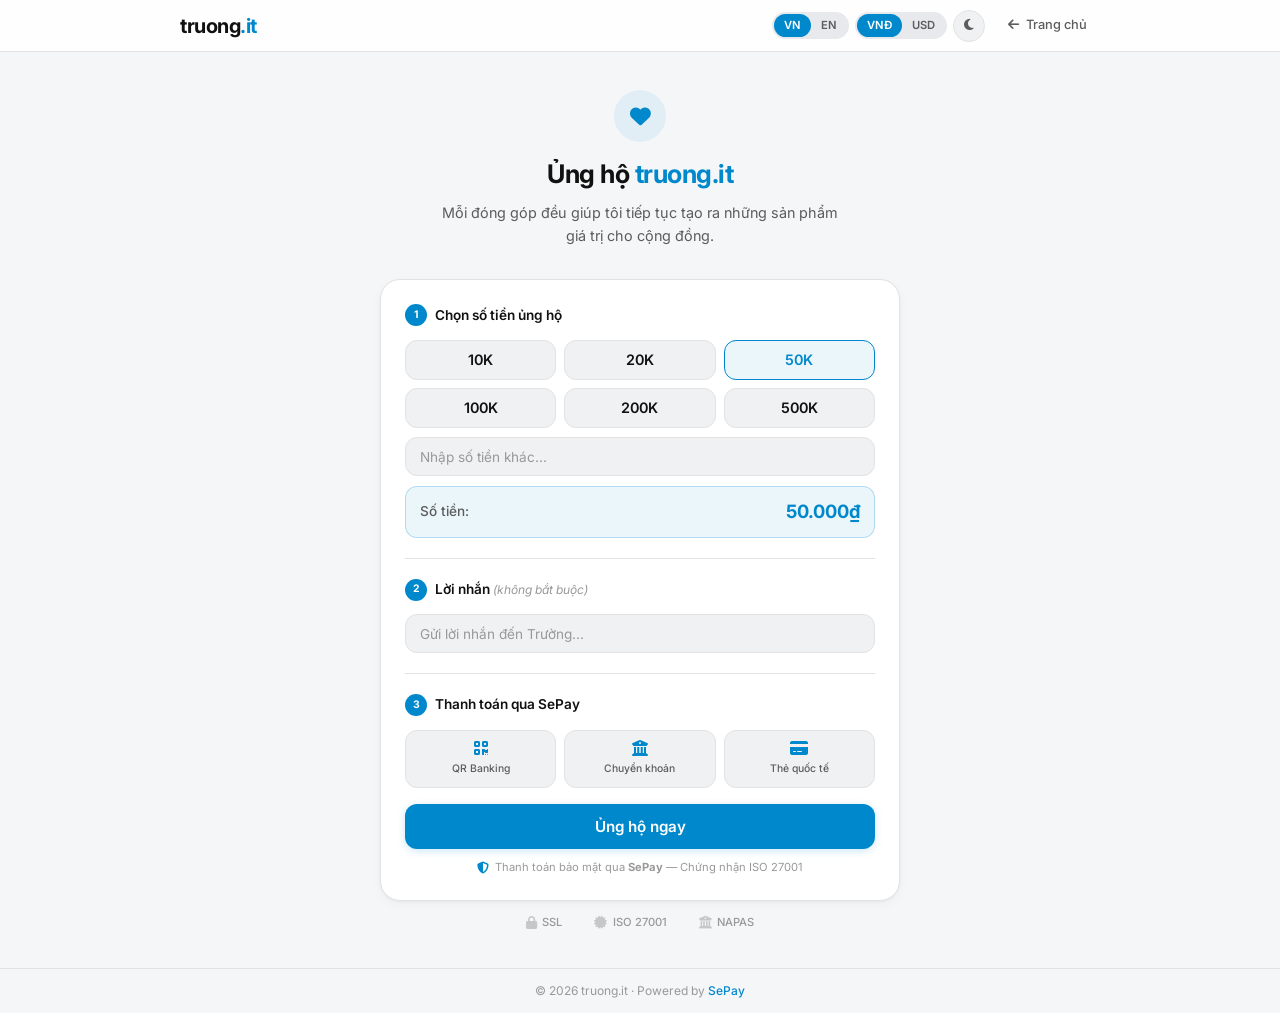
==== donate/index.html @ 7339d6b8 "feat: add SePay donate page with i18n, currency toggle, and dark mode" ====
<!DOCTYPE html>
<html lang="vi" data-theme="light" data-lang="vi" data-currency="VND">
<head>
    <meta charset="UTF-8">
    <meta name="viewport" content="width=device-width, initial-scale=1.0">
    <title>Ủng hộ truong.it</title>
    <meta name="description" content="Ủng hộ truong.it - Mỗi đóng góp đều giúp tôi tiếp tục tạo ra những sản phẩm giá trị cho cộng đồng.">
    <link rel="icon" type="image/png" href="../favicon.png">

    <!-- Google Fonts - Inter -->
    <link rel="preconnect" href="https://fonts.googleapis.com">
    <link rel="preconnect" href="https://fonts.gstatic.com" crossorigin>
    <link href="https://fonts.googleapis.com/css2?family=Inter:wght@400;500;600;700&display=swap" rel="stylesheet">

    <!-- Font Awesome -->
    <link rel="stylesheet" href="https://cdnjs.cloudflare.com/ajax/libs/font-awesome/6.4.0/css/all.min.css">

    <link rel="stylesheet" href="style.css">
</head>
<body>
    <!-- Navigation -->
    <nav class="navbar">
        <div class="container nav-container">
            <a href="../" class="logo">truong<span>.it</span></a>
            <div class="nav-right">
                <div class="nav-toggles">
                    <!-- Language Toggle -->
                    <button class="pill-toggle" id="lang-toggle" aria-label="Chuyển ngôn ngữ">
                        <span class="pill-option active" data-val="vi">VN</span>
                        <span class="pill-option" data-val="en">EN</span>
                    </button>
                    <!-- Currency Toggle -->
                    <button class="pill-toggle" id="currency-toggle" aria-label="Chuyển tiền tệ">
                        <span class="pill-option active" data-val="VND">VNĐ</span>
                        <span class="pill-option" data-val="USD">USD</span>
                    </button>
                    <!-- Theme Toggle -->
                    <button class="icon-toggle" id="theme-toggle" aria-label="Chuyển chế độ sáng/tối">
                        <i class="fas fa-moon" id="theme-icon"></i>
                    </button>
                </div>
                <a href="../" class="back-link">
                    <i class="fas fa-arrow-left"></i>
                    <span data-i18n="nav_back">Trang chủ</span>
                </a>
            </div>
        </div>
    </nav>

    <!-- Main -->
    <main class="donate-page">
        <div class="container">
            <!-- Header -->
            <div class="donate-header">
                <div class="header-icon"><i class="fas fa-heart"></i></div>
                <h1 data-i18n="title">Ủng hộ <span>truong.it</span></h1>
                <p class="subtitle" data-i18n="subtitle">Mỗi đóng góp đều giúp tôi tiếp tục tạo ra những sản phẩm giá trị cho cộng đồng.</p>
            </div>

            <!-- Card -->
            <div class="donate-card">
                <!-- Step 1 -->
                <div class="card-section">
                    <div class="section-label">
                        <span class="step-number">1</span>
                        <span data-i18n="step1_label">Chọn số tiền ủng hộ</span>
                    </div>
                    <div class="amount-grid" id="amount-grid">
                        <!-- Populated by JS based on currency -->
                    </div>
                    <div class="custom-amount-wrapper">
                        <input type="number" id="custom-amount" data-i18n-placeholder="custom_amount_placeholder" placeholder="Nhập số tiền khác..." min="1000" step="1000">
                    </div>
                    <div class="amount-display">
                        <span data-i18n="amount_label">Số tiền:</span>
                        <span class="amount-value" id="amount-display">50,000₫</span>
                    </div>
                </div>

                <!-- Step 2 -->
                <div class="card-section">
                    <div class="section-label">
                        <span class="step-number">2</span>
                        <span data-i18n="step2_label">Lời nhắn <em data-i18n="optional">(không bắt buộc)</em></span>
                    </div>
                    <input type="text" id="donor-message" class="text-input" data-i18n-placeholder="message_placeholder" placeholder="Gửi lời nhắn đến Trường..." maxlength="100">
                </div>

                <!-- Step 3 -->
                <div class="card-section last">
                    <div class="section-label">
                        <span class="step-number">3</span>
                        <span data-i18n="step3_label">Thanh toán qua SePay</span>
                    </div>

                    <div class="payment-methods">
                        <div class="method-item">
                            <i class="fas fa-qrcode"></i>
                            <span>QR Banking</span>
                        </div>
                        <div class="method-item">
                            <i class="fas fa-university"></i>
                            <span data-i18n="method_transfer">Chuyển khoản</span>
                        </div>
                        <div class="method-item">
                            <i class="fas fa-credit-card"></i>
                            <span data-i18n="method_card">Thẻ quốc tế</span>
                        </div>
                    </div>

                    <form id="sepay-form" method="POST" action=""></form>

                    <button class="donate-btn" id="donate-btn" onclick="submitDonation()">
                        <span class="btn-content" data-i18n="donate_btn">Ủng hộ ngay</span>
                        <span class="btn-loader" style="display:none;">
                            <i class="fas fa-spinner fa-spin"></i> <span data-i18n="processing">Đang xử lý...</span>
                        </span>
                    </button>

                    <div class="security-note">
                        <i class="fas fa-shield-halved"></i>
                        <span data-i18n="security_note">Thanh toán bảo mật qua <strong>SePay</strong> — Chứng nhận ISO 27001</span>
                    </div>
                </div>
            </div>

            <!-- Trust -->
            <div class="trust-section">
                <div class="trust-item"><i class="fas fa-lock"></i> SSL</div>
                <div class="trust-item"><i class="fas fa-certificate"></i> ISO 27001</div>
                <div class="trust-item"><i class="fas fa-building-columns"></i> NAPAS</div>
            </div>
        </div>
    </main>

    <!-- Footer -->
    <footer>
        <div class="container">
            <p>&copy; 2026 truong.it · Powered by <a href="https://sepay.vn" target="_blank" rel="noopener">SePay</a></p>
        </div>
    </footer>

    <script src="script.js"></script>
</body>
</html>
---- donate/style.css ----
/* ===== Design Tokens ===== */
:root {
    --blue: #0088cc;
    --blue-hover: #006da3;
    --blue-light: rgba(0, 136, 204, 0.08);
    --blue-border: rgba(0, 136, 204, 0.25);
    --radius-sm: 8px;
    --radius-md: 12px;
    --radius-lg: 20px;
    --transition: 0.2s ease;
}

/* ===== Light Theme ===== */
[data-theme="light"] {
    --bg-page: #f5f6f8;
    --bg-card: #ffffff;
    --bg-input: #f0f1f3;
    --bg-input-focus: #e8e9ec;
    --bg-nav: rgba(255, 255, 255, 0.85);
    --text-primary: #111111;
    --text-secondary: #5c5c5c;
    --text-muted: #999999;
    --border: #e2e2e2;
    --border-active: var(--blue);
    --shadow-card: 0 1px 3px rgba(0,0,0,0.04), 0 4px 12px rgba(0,0,0,0.03);
    --shadow-btn: 0 2px 8px rgba(0,136,204,0.2);
    --pill-bg: #e8e9ec;
    --pill-active-bg: var(--blue);
    --pill-active-text: #fff;
    --pill-text: var(--text-secondary);
}

/* ===== Dark Theme ===== */
[data-theme="dark"] {
    --bg-page: #0e0e10;
    --bg-card: #1a1a1e;
    --bg-input: #222228;
    --bg-input-focus: #2a2a32;
    --bg-nav: rgba(14, 14, 16, 0.9);
    --text-primary: #e8e8ea;
    --text-secondary: #9a9aa0;
    --text-muted: #5c5c62;
    --border: #2a2a30;
    --border-active: var(--blue);
    --shadow-card: 0 1px 3px rgba(0,0,0,0.2), 0 4px 16px rgba(0,0,0,0.15);
    --shadow-btn: 0 2px 12px rgba(0,136,204,0.25);
    --pill-bg: #2a2a32;
    --pill-active-bg: var(--blue);
    --pill-active-text: #fff;
    --pill-text: var(--text-secondary);
}

/* ===== Reset ===== */
*, *::before, *::after { margin: 0; padding: 0; box-sizing: border-box; }
html { scroll-behavior: smooth; }

body {
    font-family: 'Inter', -apple-system, BlinkMacSystemFont, 'Segoe UI', sans-serif;
    background: var(--bg-page);
    color: var(--text-primary);
    line-height: 1.6;
    min-height: 100vh;
    transition: background var(--transition), color var(--transition);
}

.container { max-width: 560px; margin: 0 auto; padding: 0 1.25rem; }

/* ===== Navbar ===== */
.navbar {
    position: fixed;
    top: 0; left: 0; width: 100%;
    z-index: 100;
    padding: 0.6rem 0;
    background: var(--bg-nav);
    -webkit-backdrop-filter: blur(16px);
    backdrop-filter: blur(16px);
    border-bottom: 1px solid var(--border);
    transition: background var(--transition);
}

.nav-container {
    max-width: 960px;
    display: flex;
    justify-content: space-between;
    align-items: center;
}

.logo {
    font-size: 1.25rem;
    font-weight: 700;
    color: var(--text-primary);
    text-decoration: none;
    letter-spacing: -0.5px;
}
.logo span { color: var(--blue); }

.nav-right {
    display: flex;
    align-items: center;
    gap: 0.6rem;
}

.nav-toggles {
    display: flex;
    align-items: center;
    gap: 0.4rem;
}

/* ===== Pill Toggle (Language & Currency) ===== */
.pill-toggle {
    display: inline-flex;
    align-items: center;
    background: var(--pill-bg);
    border: none;
    border-radius: 20px;
    padding: 2px;
    cursor: pointer;
    font-family: inherit;
    transition: background var(--transition);
}

.pill-option {
    display: inline-flex;
    align-items: center;
    justify-content: center;
    padding: 4px 10px;
    border-radius: 18px;
    font-size: 0.7rem;
    font-weight: 600;
    color: var(--pill-text);
    transition: all var(--transition);
    -webkit-user-select: none;
    user-select: none;
    line-height: 1.4;
}

.pill-option.active {
    background: var(--pill-active-bg);
    color: var(--pill-active-text);
}

/* ===== Icon Toggle (Theme) ===== */
.icon-toggle {
    width: 32px;
    height: 32px;
    border: 1px solid var(--border);
    background: var(--bg-input);
    color: var(--text-secondary);
    border-radius: 50%;
    cursor: pointer;
    display: flex;
    align-items: center;
    justify-content: center;
    font-size: 0.8rem;
    transition: all var(--transition);
}
.icon-toggle:hover { border-color: var(--blue); color: var(--blue); }

/* ===== Back Link ===== */
.back-link {
    display: flex;
    align-items: center;
    justify-content: center;
    gap: 0.4rem;
    color: var(--text-secondary);
    text-decoration: none;
    font-size: 0.8rem;
    font-weight: 500;
    padding: 0.35rem 0;
    border-radius: var(--radius-sm);
    transition: color var(--transition);
    width: 105px;
    flex-shrink: 0;
}
.back-link:hover { color: var(--blue); }

/* ===== Page ===== */
.donate-page { padding: 90px 0 20px; }

/* ===== Header ===== */
.donate-header { text-align: center; margin-bottom: 2rem; }

.header-icon {
    display: inline-flex;
    align-items: center;
    justify-content: center;
    width: 52px; height: 52px;
    border-radius: 50%;
    background: var(--blue-light);
    margin-bottom: 0.75rem;
}
.header-icon i { font-size: 1.3rem; color: var(--blue); }

.donate-header h1 {
    font-size: 1.6rem;
    font-weight: 700;
    margin-bottom: 0.4rem;
    letter-spacing: -0.5px;
}
.donate-header h1 span { color: var(--blue); }

.subtitle {
    color: var(--text-secondary);
    font-size: 0.9rem;
    max-width: 400px;
    margin: 0 auto;
}

/* ===== Card ===== */
.donate-card {
    background: var(--bg-card);
    border: 1px solid var(--border);
    border-radius: var(--radius-lg);
    padding: 1.5rem;
    box-shadow: var(--shadow-card);
    transition: background var(--transition), border-color var(--transition);
}

/* ===== Sections ===== */
.card-section {
    margin-bottom: 1.25rem;
    padding-bottom: 1.25rem;
    border-bottom: 1px solid var(--border);
}
.card-section.last { margin-bottom: 0; padding-bottom: 0; border-bottom: none; }

.section-label {
    display: flex;
    align-items: center;
    gap: 0.5rem;
    margin-bottom: 0.85rem;
    font-weight: 600;
    font-size: 0.85rem;
}
.section-label em {
    color: var(--text-muted);
    font-weight: 400;
    font-size: 0.75rem;
}

.step-number {
    display: inline-flex;
    align-items: center;
    justify-content: center;
    width: 22px; height: 22px;
    border-radius: 50%;
    background: var(--blue);
    color: #fff;
    font-size: 0.65rem;
    font-weight: 700;
    flex-shrink: 0;
}

/* ===== Amount Grid ===== */
.amount-grid {
    display: grid;
    grid-template-columns: repeat(3, 1fr);
    gap: 0.5rem;
    margin-bottom: 0.6rem;
}

.amount-btn {
    padding: 0.65rem;
    border: 1px solid var(--border);
    background: var(--bg-input);
    color: var(--text-primary);
    border-radius: var(--radius-md);
    font-family: inherit;
    font-size: 0.9rem;
    font-weight: 600;
    cursor: pointer;
    transition: all var(--transition);
}
.amount-btn:hover { border-color: var(--blue-border); background: var(--blue-light); }
.amount-btn.active { border-color: var(--blue); background: var(--blue-light); color: var(--blue); }

/* ===== Inputs ===== */
.custom-amount-wrapper { margin-bottom: 0.6rem; }

.custom-amount-wrapper input,
.text-input {
    width: 100%;
    padding: 0.65rem 0.85rem;
    background: var(--bg-input);
    border: 1px solid var(--border);
    border-radius: var(--radius-md);
    color: var(--text-primary);
    font-family: inherit;
    font-size: 0.85rem;
    outline: none;
    transition: all var(--transition);
}
.custom-amount-wrapper input:focus,
.text-input:focus { border-color: var(--blue); background: var(--bg-input-focus); }
.custom-amount-wrapper input::placeholder,
.text-input::placeholder { color: var(--text-muted); }

input[type="number"]::-webkit-outer-spin-button,
input[type="number"]::-webkit-inner-spin-button { -webkit-appearance: none; margin: 0; }
input[type="number"] { -moz-appearance: textfield; appearance: textfield; }

/* ===== Amount Display ===== */
.amount-display {
    display: flex;
    justify-content: space-between;
    align-items: center;
    padding: 0.65rem 0.85rem;
    background: var(--blue-light);
    border: 1px solid var(--blue-border);
    border-radius: var(--radius-md);
}
.amount-display span:first-child { color: var(--text-secondary); font-size: 0.85rem; font-weight: 500; }
.amount-value { font-size: 1.15rem; font-weight: 700; color: var(--blue); }

/* ===== Payment Methods ===== */
.payment-methods {
    display: grid;
    grid-template-columns: repeat(3, 1fr);
    gap: 0.5rem;
    margin-bottom: 1rem;
}
.method-item {
    display: flex;
    flex-direction: column;
    align-items: center;
    gap: 0.3rem;
    padding: 0.6rem 0.25rem;
    background: var(--bg-input);
    border: 1px solid var(--border);
    border-radius: var(--radius-md);
    transition: all var(--transition);
}
.method-item i { font-size: 1rem; color: var(--blue); }
.method-item span { font-size: 0.65rem; color: var(--text-secondary); font-weight: 500; }

/* ===== Donate Button ===== */
.donate-btn {
    width: 100%;
    padding: 0.8rem;
    background: var(--blue);
    border: none;
    border-radius: var(--radius-md);
    color: #ffffff;
    font-family: inherit;
    font-size: 0.95rem;
    font-weight: 600;
    cursor: pointer;
    transition: all var(--transition);
    box-shadow: var(--shadow-btn);
    margin-bottom: 0.6rem;
}
.donate-btn:hover { background: var(--blue-hover); }
.donate-btn:active { transform: scale(0.99); }
.donate-btn.loading .btn-content { display: none; }
.donate-btn.loading .btn-loader { display: inline !important; }

/* ===== Security & Trust ===== */
.security-note {
    text-align: center;
    color: var(--text-muted);
    font-size: 0.7rem;
    display: flex;
    align-items: center;
    justify-content: center;
    gap: 0.35rem;
}
.security-note i { color: var(--blue); font-size: 0.75rem; }

.trust-section {
    display: flex;
    justify-content: center;
    gap: 2rem;
    margin-top: 5px;
    padding: 0.5rem 0;
}
.trust-item {
    display: flex;
    align-items: center;
    gap: 0.35rem;
    color: var(--text-muted);
    font-size: 0.7rem;
    font-weight: 500;
}
.trust-item i { font-size: 0.8rem; opacity: 0.5; }

/* ===== Footer ===== */
footer {
    padding: 0.75rem 0;
    text-align: center;
    border-top: 1px solid var(--border);
    margin-top: 0.5rem;
    transition: border-color var(--transition);
}
footer p { color: var(--text-muted); font-size: 0.75rem; }
footer a { color: var(--blue); text-decoration: none; font-weight: 500; }
footer a:hover { text-decoration: underline; }

/* ===== Toast ===== */
.toast {
    position: fixed;
    top: 60px; left: 50%;
    transform: translateX(-50%) translateY(-12px);
    background: var(--bg-card);
    border: 1px solid var(--border);
    padding: 0.65rem 1rem;
    border-radius: var(--radius-md);
    color: var(--text-primary);
    font-size: 0.8rem;
    font-weight: 500;
    z-index: 9999;
    opacity: 0;
    pointer-events: none;
    transition: all 0.25s ease;
    display: flex;
    align-items: center;
    gap: 0.4rem;
    box-shadow: var(--shadow-card);
    max-width: 90vw;
}
.toast.show { opacity: 1; transform: translateX(-50%) translateY(0); pointer-events: auto; }
.toast.error { border-color: #e53935; }
.toast.error i { color: #e53935; }
.toast.success { border-color: #43a047; }
.toast.success i { color: #43a047; }

/* ===== Responsive ===== */
@media (max-width: 768px) {
    .donate-page { padding: 80px 0 16px; }
    .donate-header { margin-bottom: 1.5rem; }
    .donate-header h1 { font-size: 1.4rem; }
    .subtitle { font-size: 0.85rem; }
    .back-link { width: 90px; font-size: 0.75rem; }
}

@media (max-width: 600px) {
    .donate-page { padding: 75px 0 12px; }
    .donate-header h1 { font-size: 1.3rem; }
    .donate-card { padding: 1.1rem; border-radius: 16px; }
    .back-link span { display: none; }
    .back-link { width: auto; min-width: 32px; }
    .trust-section { gap: 1rem; }
    .pill-option { padding: 3px 7px; font-size: 0.65rem; }
    .nav-right { gap: 0.3rem; }
    .icon-toggle { width: 28px; height: 28px; font-size: 0.7rem; }
}

@media (max-width: 360px) {
    .container { padding: 0 0.75rem; }
    .donate-card { padding: 0.9rem; }
    .amount-grid { gap: 0.35rem; }
    .amount-btn { padding: 0.5rem; font-size: 0.8rem; }
    .payment-methods { gap: 0.35rem; }
    .method-item { padding: 0.5rem 0.15rem; }
    .pill-option { padding: 2px 6px; font-size: 0.6rem; }
}
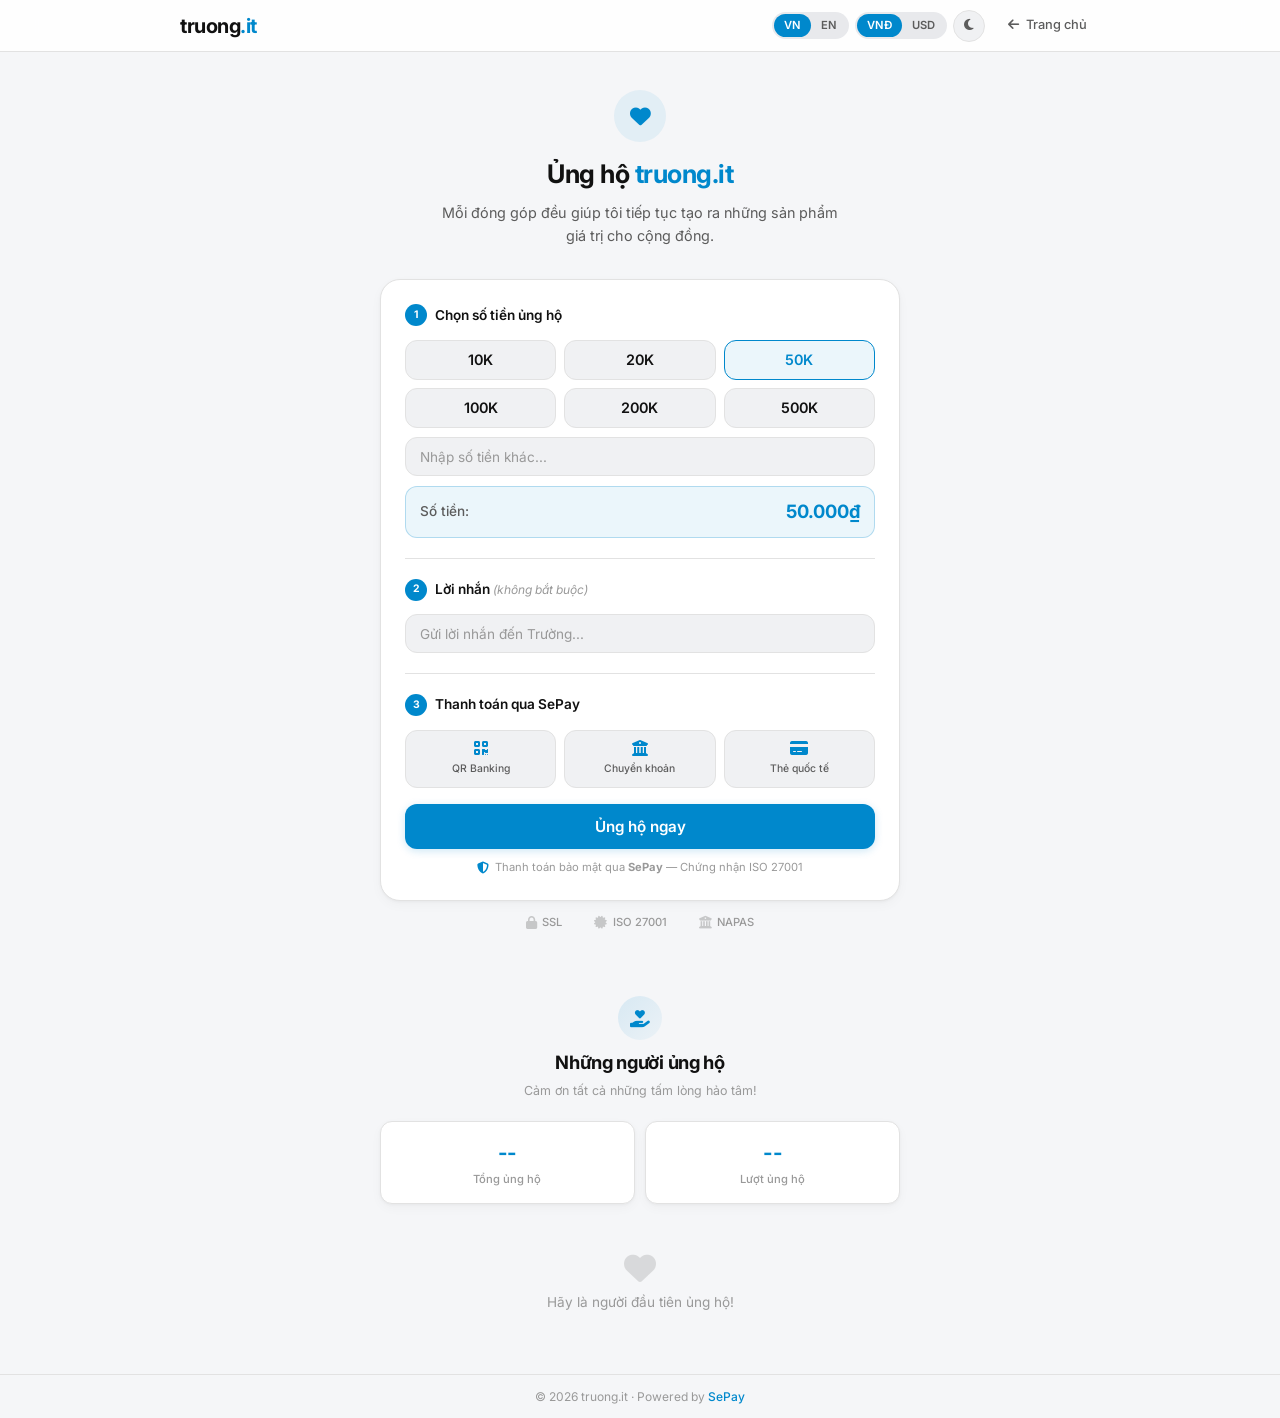
==== commit f81ed519: "feat: add donor wall with Cloudflare Worker proxy for SePay API" ====
--- a/donate/index.html
+++ b/donate/index.html
@@ -130,6 +130,37 @@
                 <div class="trust-item"><i class="fas fa-certificate"></i> ISO 27001</div>
                 <div class="trust-item"><i class="fas fa-building-columns"></i> NAPAS</div>
             </div>
+
+            <!-- Donors Wall -->
+            <div class="donors-section" id="donors-section">
+                <div class="donors-header">
+                    <div class="donors-icon"><i class="fas fa-hand-holding-heart"></i></div>
+                    <h2 data-i18n="donors_title">Những người ủng hộ</h2>
+                    <p class="donors-subtitle" data-i18n="donors_subtitle">Cảm ơn tất cả những tấm lòng hảo tâm!</p>
+                </div>
+
+                <div class="donors-stats">
+                    <div class="stat-card">
+                        <div class="stat-value" id="stat-total-amount">--</div>
+                        <div class="stat-label" data-i18n="stat_total">Tổng ủng hộ</div>
+                    </div>
+                    <div class="stat-card">
+                        <div class="stat-value" id="stat-total-donors">--</div>
+                        <div class="stat-label" data-i18n="stat_donors">Lượt ủng hộ</div>
+                    </div>
+                </div>
+
+                <div class="donors-list" id="donors-list">
+                    <div class="donor-skeleton"><div class="skeleton-avatar"></div><div class="skeleton-lines"><div class="skeleton-line w60"></div><div class="skeleton-line w40"></div></div><div class="skeleton-amount"></div></div>
+                    <div class="donor-skeleton"><div class="skeleton-avatar"></div><div class="skeleton-lines"><div class="skeleton-line w60"></div><div class="skeleton-line w40"></div></div><div class="skeleton-amount"></div></div>
+                    <div class="donor-skeleton"><div class="skeleton-avatar"></div><div class="skeleton-lines"><div class="skeleton-line w60"></div><div class="skeleton-line w40"></div></div><div class="skeleton-amount"></div></div>
+                </div>
+
+                <div class="donors-empty" id="donors-empty" style="display:none;">
+                    <i class="fas fa-heart"></i>
+                    <p data-i18n="donors_empty">Hãy là người đầu tiên ủng hộ!</p>
+                </div>
+            </div>
         </div>
     </main>
 
--- a/donate/style.css
+++ b/donate/style.css
@@ -442,6 +442,8 @@
     .pill-option { padding: 3px 7px; font-size: 0.65rem; }
     .nav-right { gap: 0.3rem; }
     .icon-toggle { width: 28px; height: 28px; font-size: 0.7rem; }
+    .donors-stats { gap: 0.5rem; }
+    .stat-value { font-size: 1.1rem; }
 }
 
 @media (max-width: 360px) {
@@ -453,3 +455,204 @@
     .method-item { padding: 0.5rem 0.15rem; }
     .pill-option { padding: 2px 6px; font-size: 0.6rem; }
 }
+
+/* ===== Donors Section ===== */
+.donors-section {
+    margin-top: 2rem;
+    padding-top: 1.5rem;
+}
+
+.donors-header {
+    text-align: center;
+    margin-bottom: 1.25rem;
+}
+
+.donors-icon {
+    display: inline-flex;
+    align-items: center;
+    justify-content: center;
+    width: 44px; height: 44px;
+    border-radius: 50%;
+    background: linear-gradient(135deg, rgba(0,136,204,0.12), rgba(0,136,204,0.04));
+    margin-bottom: 0.5rem;
+}
+.donors-icon i { font-size: 1.1rem; color: var(--blue); }
+
+.donors-header h2 {
+    font-size: 1.15rem;
+    font-weight: 700;
+    letter-spacing: -0.3px;
+    margin-bottom: 0.2rem;
+}
+
+.donors-subtitle {
+    color: var(--text-muted);
+    font-size: 0.78rem;
+}
+
+/* Stats */
+.donors-stats {
+    display: grid;
+    grid-template-columns: 1fr 1fr;
+    gap: 0.65rem;
+    margin-bottom: 1rem;
+}
+
+.stat-card {
+    background: var(--bg-card);
+    border: 1px solid var(--border);
+    border-radius: var(--radius-md);
+    padding: 0.85rem 0.75rem;
+    text-align: center;
+    box-shadow: var(--shadow-card);
+    transition: all var(--transition);
+}
+
+.stat-value {
+    font-size: 1.3rem;
+    font-weight: 700;
+    color: var(--blue);
+    letter-spacing: -0.5px;
+}
+
+.stat-label {
+    font-size: 0.7rem;
+    color: var(--text-muted);
+    font-weight: 500;
+    margin-top: 0.15rem;
+}
+
+/* Donor list */
+.donors-list {
+    display: flex;
+    flex-direction: column;
+    gap: 0.4rem;
+}
+
+.donor-item {
+    display: flex;
+    align-items: center;
+    gap: 0.65rem;
+    padding: 0.7rem 0.85rem;
+    background: var(--bg-card);
+    border: 1px solid var(--border);
+    border-radius: var(--radius-md);
+    transition: all var(--transition);
+    animation: fadeInUp 0.3s ease forwards;
+    opacity: 0;
+}
+.donor-item:hover {
+    border-color: var(--blue-border);
+    transform: translateY(-1px);
+}
+
+@keyframes fadeInUp {
+    from { opacity: 0; transform: translateY(8px); }
+    to { opacity: 1; transform: translateY(0); }
+}
+
+.donor-avatar {
+    width: 34px; height: 34px;
+    border-radius: 50%;
+    display: flex;
+    align-items: center;
+    justify-content: center;
+    font-weight: 700;
+    font-size: 0.75rem;
+    color: #fff;
+    flex-shrink: 0;
+}
+
+.donor-info {
+    flex: 1;
+    min-width: 0;
+}
+
+.donor-name {
+    font-size: 0.8rem;
+    font-weight: 600;
+    color: var(--text-primary);
+    white-space: nowrap;
+    overflow: hidden;
+    text-overflow: ellipsis;
+}
+
+.donor-time {
+    font-size: 0.68rem;
+    color: var(--text-muted);
+}
+
+.donor-amount {
+    font-weight: 700;
+    color: var(--blue);
+    font-size: 0.85rem;
+    flex-shrink: 0;
+    white-space: nowrap;
+}
+
+/* Skeleton loading */
+@keyframes shimmer {
+    0% { background-position: -200px 0; }
+    100% { background-position: 200px 0; }
+}
+
+.donor-skeleton {
+    display: flex;
+    align-items: center;
+    gap: 0.65rem;
+    padding: 0.7rem 0.85rem;
+    background: var(--bg-card);
+    border: 1px solid var(--border);
+    border-radius: var(--radius-md);
+}
+
+.skeleton-avatar {
+    width: 34px; height: 34px;
+    border-radius: 50%;
+    background: linear-gradient(90deg, var(--bg-input) 25%, var(--bg-input-focus) 50%, var(--bg-input) 75%);
+    background-size: 400px 100%;
+    animation: shimmer 1.2s ease-in-out infinite;
+    flex-shrink: 0;
+}
+
+.skeleton-lines {
+    flex: 1;
+    display: flex;
+    flex-direction: column;
+    gap: 0.35rem;
+}
+
+.skeleton-line {
+    height: 10px;
+    border-radius: 4px;
+    background: linear-gradient(90deg, var(--bg-input) 25%, var(--bg-input-focus) 50%, var(--bg-input) 75%);
+    background-size: 400px 100%;
+    animation: shimmer 1.2s ease-in-out infinite;
+}
+.skeleton-line.w60 { width: 60%; }
+.skeleton-line.w40 { width: 40%; }
+
+.skeleton-amount {
+    width: 55px; height: 14px;
+    border-radius: 4px;
+    background: linear-gradient(90deg, var(--bg-input) 25%, var(--bg-input-focus) 50%, var(--bg-input) 75%);
+    background-size: 400px 100%;
+    animation: shimmer 1.2s ease-in-out infinite;
+    flex-shrink: 0;
+}
+
+/* Empty state */
+.donors-empty {
+    text-align: center;
+    padding: 2rem 1rem;
+    color: var(--text-muted);
+}
+.donors-empty i {
+    font-size: 2rem;
+    opacity: 0.3;
+    margin-bottom: 0.5rem;
+}
+.donors-empty p {
+    font-size: 0.85rem;
+}
+
